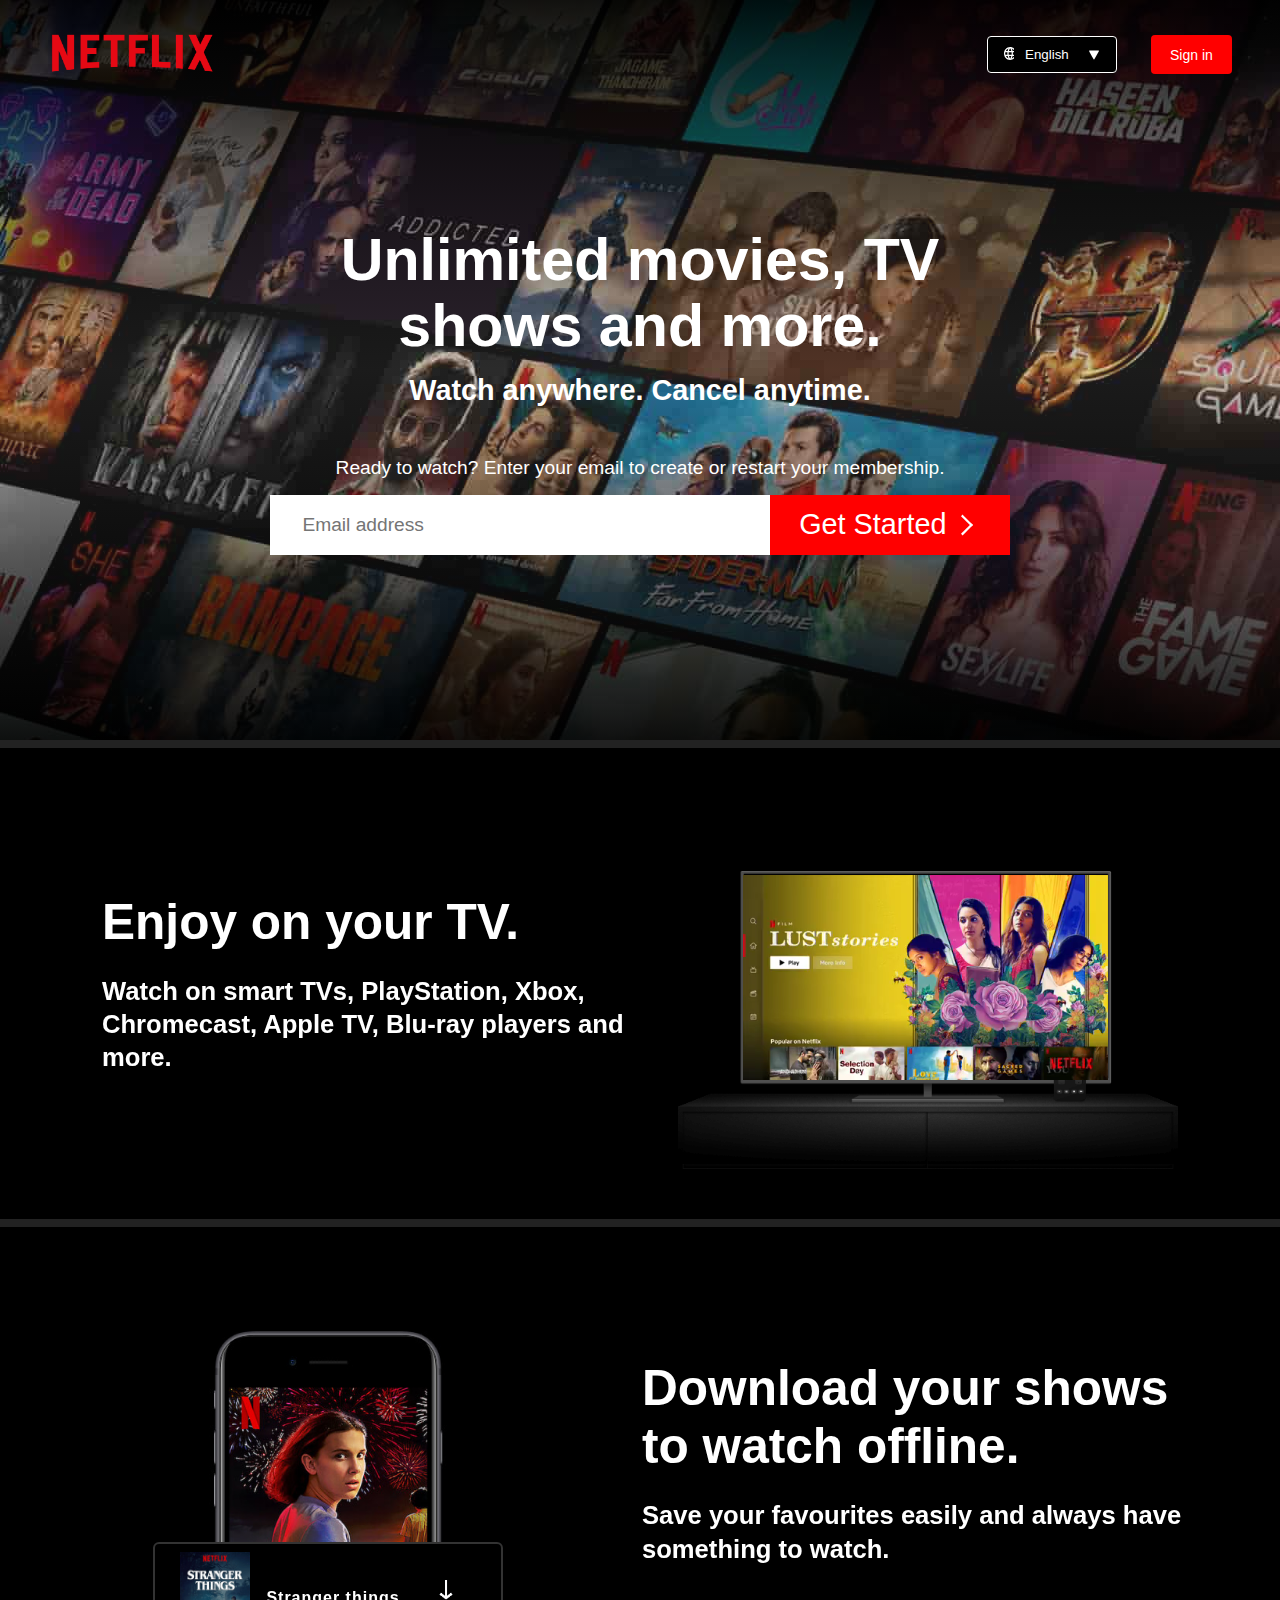
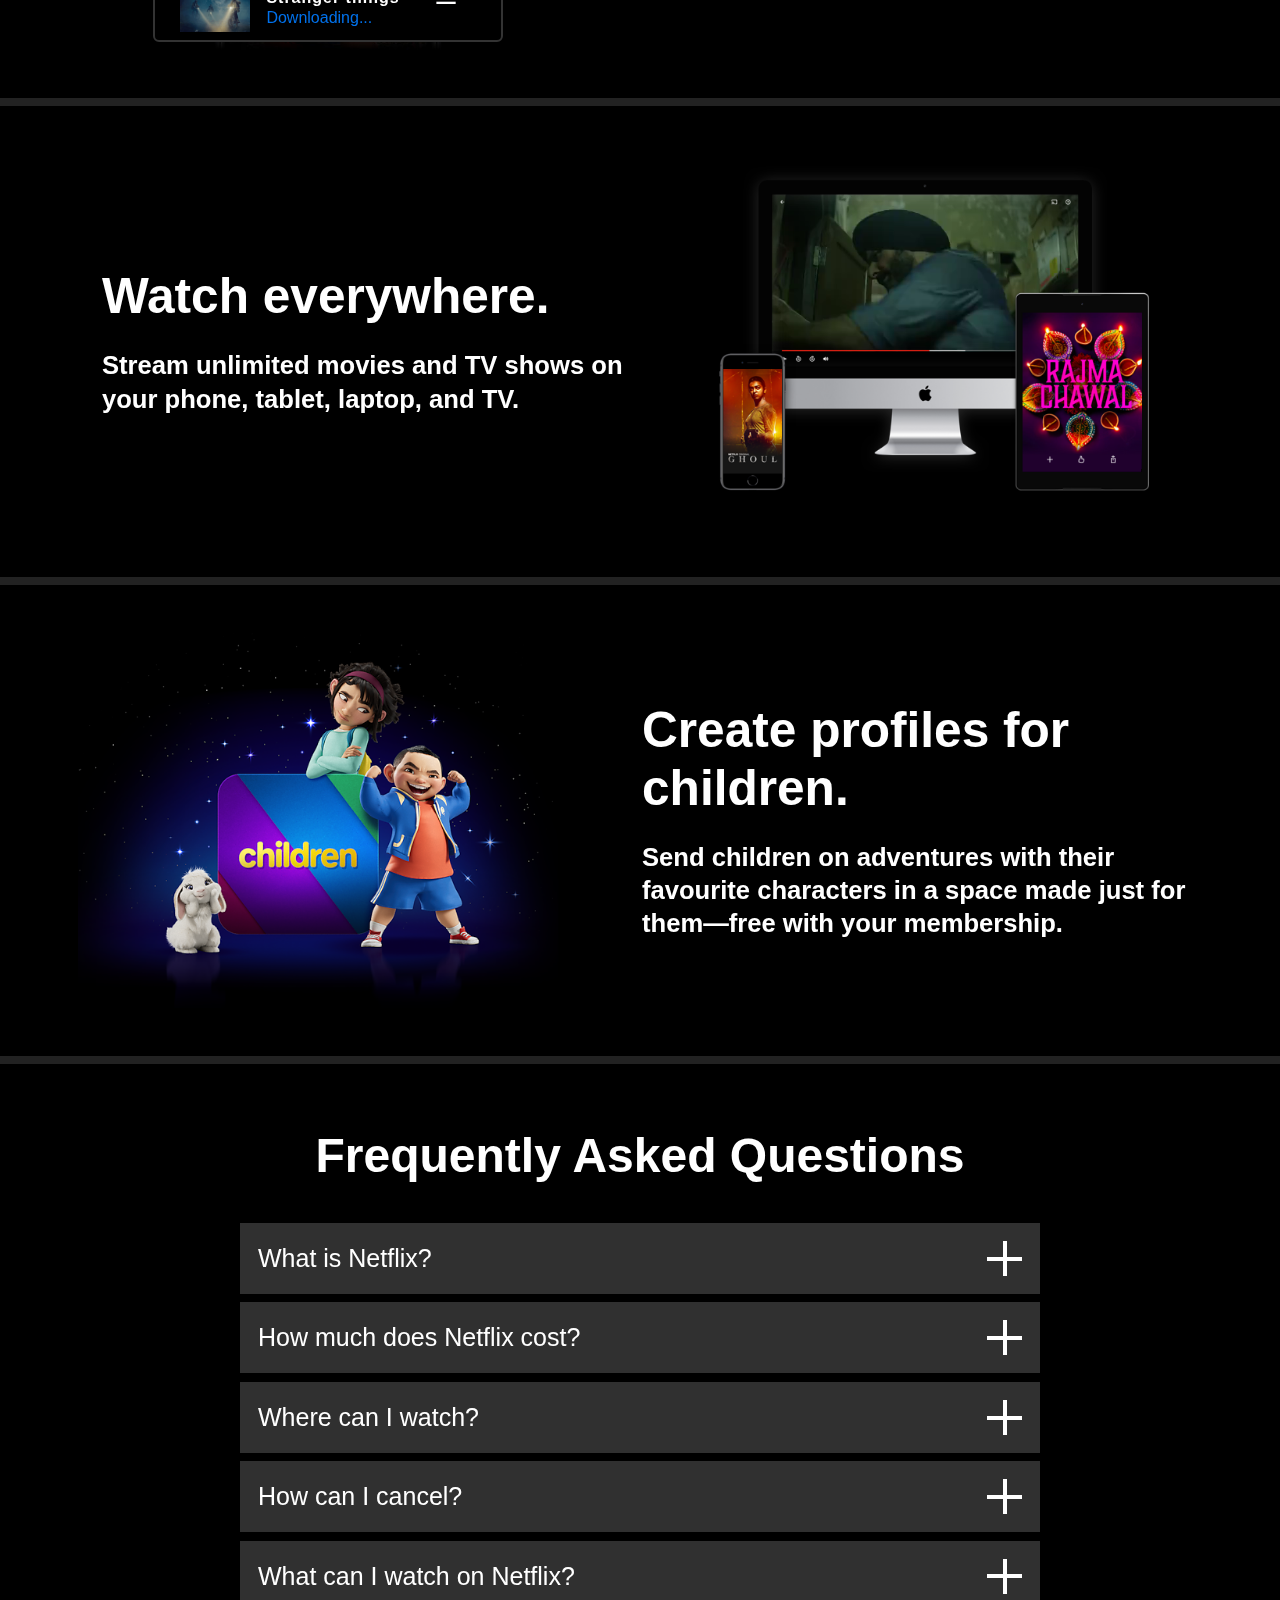
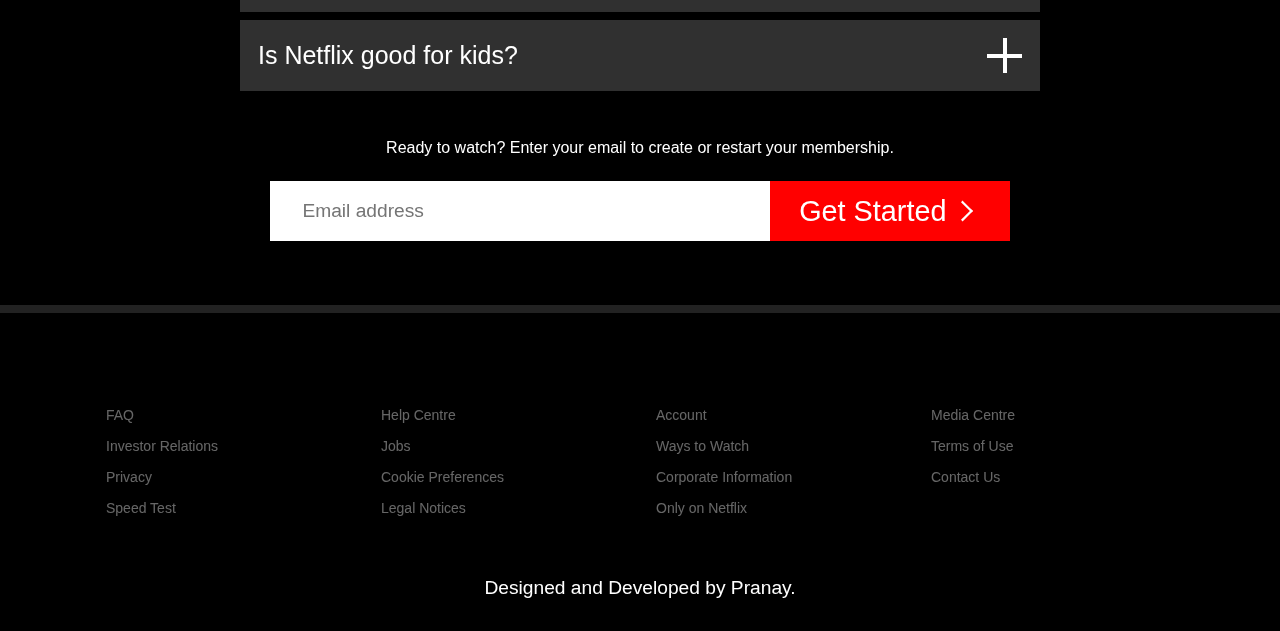
==== index.html @ 00607bea "Add files via upload" ====
<!DOCTYPE html>
<html lang="en">

<head>
    <meta charset="UTF-8">
    <meta name="viewport" content="width=device-width, initial-scale=1.0">
    <meta http-equiv="X-UA-Compatible" content="ie=edge">
    <title>Document</title>
    <link rel="stylesheet" href="style.css">
</head>

<body>
    <div class="container">
        <div class="topBanner">
            <div class="topheader">
                <div class="logo">
                    <img src="./imgs/netflix-logo.png" class="logo-img" alt="">
                </div>
                <div class="signBx">
                    <div class="selectBx">
                        <select name="" id="">
                            <option value="Eng">&nbsp; English &nbsp;</option>
                            <option value="Eng">हिन्दी</option>
                        </select>
                    </div>
                    <div class="btnBx">
                        <button class="signinbtn">Sign in</button>
                    </div>
                </div>
            </div>

            <div class="mainBx">
                <div class="textBx">
                    <h1>Unlimited movies, TV <br> shows and more.</h1>
                    <h3>Watch anywhere. Cancel anytime.</h3>
                    <br>
                    <p>Ready to watch? Enter your email to create or restart your membership.</p>
                </div>
                <div class="emailBx">
                    <div class="inputBx">
                        <input type="email" placeholder="Email address">
                    </div>
                    <div class="BtnBx">
                        <a href="#">Get Started </a>
                        <img class="rightIcon" src="./imgs/right_icon.svg" alt="">
                    </div>
                </div>
            </div>

        </div>

        <div class="card-sec">
            <div class="card-container">
                <div class="card">
                    <div class="textBx">
                        <h3>Enjoy on your TV.</h3>
                        <h4>Watch on smart TVs, PlayStation, Xbox, Chromecast, Apple TV, Blu-ray players and more.</h4>
                    </div>
                    <div class="imgBx">
                        <img src="./imgs/tv.png" alt="">
                        <video class="vid1" src="./vids/vid1.mp4" type="video/m4v" autoplay loop muted>
                        </video>
                    </div>
                </div>

                <div class="card">
                    <div class="textBx">
                        <h3>Download your shows to watch offline.</h3>
                        <h4>Save your favourites easily and always have something to watch.</h4>
                    </div>
                    <div class="imgBx">
                        <img src="./imgs/mobile.jpg" alt="">
                        <div class="showBx">
                            <div class="imgBook">
                                <img src="./imgs/boxshot.png" alt="">
                            </div>
                            <div class="text">
                                <h2>Stranger things</h2>
                                <span>Downloading...</span>
                            </div>
                            <div class="downloadBx">
                                <img src="./imgs/download-icon.gif" alt="">
                            </div>
                        </div>
                    </div>
                </div>

                <div class="card">
                    <div class="textBx">
                        <h3>Watch everywhere.</h3>
                        <h4>Stream unlimited movies and TV shows on your phone, tablet, laptop, and TV.</h4>
                    </div>
                    <div class="imgBx">
                        <img src="./imgs/device-pile-in.png" alt="">
                        <video class="vid2" src="./vids/vid2.mp4" type="video/m4v" autoplay loop muted>
                        </video>
                    </div>
                </div>

                <div class="card">
                    <div class="textBx">
                        <h3>Create profiles for children.</h3>
                        <h4>Send children on adventures with their favourite characters in a space made just for
                            them—free with your membership.</h4>
                    </div>
                    <div class="imgBx">
                        <img src="./imgs/cartoon.png" alt="">
                    </div>
                </div>
            </div>
        </div>



        <!-- // Accordian section -->
        <div class="accordian-container">
            <h1 class="accorheading">Frequently Asked Questions</h1>
            <div class="accordian">
                <button class="accordianBtn">
                    <p>What is Netflix?</p>
                    <div class="cross"></div>
                </button>
                <div class="accordianBody">
                    <p>Netflix is a streaming service that offers a wide variety of award-winning TV shows, movies,
                        anime, documentaries and more – on thousands of internet-connected devices.

                        You can watch as much as you want, whenever you want, without a single ad – all for one low
                        monthly price. There's always something new to discover, and new TV shows and movies are added
                        every week!</p>
                </div>
                <button class="accordianBtn">
                    <p>How much does Netflix cost?</p>
                    <div class="cross"></div>
                </button>
                <div class="accordianBody">
                    <p>Watch Netflix on your smartphone, tablet, Smart TV, laptop, or streaming device, all for one
                        fixed monthly fee. Plans range from ₹ 149 to ₹ 649 a month. No extra costs, no contracts.</p>
                </div>
                <button class="accordianBtn">
                    <p> Where can I watch?</p>
                    <div class="cross"></div>
                </button>
                <div class="accordianBody">
                    <p>Watch anywhere, anytime. Sign in with your Netflix account to watch instantly on the web at
                        netflix.com from your personal computer or on any internet-connected device that offers the
                        Netflix app, including smart TVs, smartphones, tablets, streaming media players and game
                        consoles.

                        You can also download your favourite shows with the iOS, Android, or Windows 10 app. Use
                        downloads to watch while you're on the go and without an internet connection. Take Netflix with
                        you anywhere.</p>
                </div>
                <button class="accordianBtn">
                    <p>How can I cancel?</p>
                    <div class="cross"></div>
                </button>
                <div class="accordianBody">
                    <p>Netflix is flexible. There are no annoying contracts and no commitments. You can easily cancel
                        your account online in two clicks. There are no cancellation fees – start or stop your account
                        anytime.</p>
                </div>
                <button class="accordianBtn">
                    <p>What can I watch on Netflix?</p>
                    <div class="cross"></div>
                </button>
                <div class="accordianBody">
                    <p>Netflix has an extensive library of feature films, documentaries, TV shows, anime, award-winning
                        Netflix originals, and more. Watch as much as you want, anytime you want.</p>
                </div>
                <button class="accordianBtn">
                    <p>Is Netflix good for kids?</p>
                    <div class="cross"></div>
                </button>
                <div class="accordianBody">
                    <p>The Netflix Kids experience is included in your membership to give parents control while kids
                        enjoy family-friendly TV shows and films in their own space.

                        Kids profiles come with PIN-protected parental controls that let you restrict the maturity
                        rating of content kids can watch and block specific titles you don’t want kids to see.</p>
                </div>
            </div>
            <p class="text">Ready to watch? Enter your email to create or restart your membership.</p>

            <div class="emailBx">
                <div class="inputBx">
                    <input type="email" placeholder="Email address">
                </div>

                <div class="BtnBx">

                    <a href="#">Get Started </a>
                    <img class="rightIcon" src="./imgs/right_icon.svg" alt="">
                </div>
            </div>
        </div>



        <div class="footer-sec">
            <div class="footer">
                <div class="box">
                    <ul>
                        <li><a href="">FAQ</a></li>
                        <li><a href="">Investor Relations</a></li>
                        <li><a href="">Privacy</a></li>
                        <li><a href="">Speed Test</a></li>
                    </ul>
                </div>
                <div class="box">
                    <ul>
                        <li><a href="">Help Centre</a></li>
                        <li><a href="">Jobs</a></li>
                        <li><a href="">Cookie Preferences</a></li>
                        <li><a href="">Legal Notices</a></li>
                    </ul>
                </div>
                <div class="box">
                    <ul>
                        <li><a href="">Account</a></li>
                        <li><a href="">Ways to Watch</a></li>
                        <li><a href="">Corporate Information</a></li>
                        <li><a href="">Only on Netflix</a></li>
                    </ul>
                </div>
                <div class="box">
                    <ul>
                        <li><a href="">Media Centre</a></li>
                        <li><a href="">Terms of Use</a></li>
                        <li><a href="">Contact Us</a></li>
                    </ul>
                </div>
            </div>

            

        </div>
        <div class="credits">Designed and Developed by Pranay.</div>
    </div>
    <script src="script.js"></script>
</body>

</html>
---- style.css ----
*{
    margin: 0;
    padding: 0;
    box-sizing: border-box;
    font-family: sans-serif;
    outline: none;
    border:none;
    text-decoration: none;
    list-style: none;
    overflow-x: hidden;
    /* user-select: none; */
}

:root{
    --primary-color: #000;
    --white-svg-color: invert(100%) sepia(100%) saturate(1%) hue-rotate(257deg) brightness(103%) contrast(102%);
    --light-svg-color: invert(60%) sepia(100%) saturate(1%) hue-rotate(257deg) brightness(103%) contrast(102%);
}

body{
    background:#000;
}

.topBanner{
    width: 100%;
    height: 748px;
    /* background: red; */
    background: linear-gradient(rgba(0,0,0,0.9),rgba(255,255,255,0.1),  rgba(0,0,0,0.9)), url('./imgs/mainbanner.jpg');
    border-bottom: 8px solid #222;
}

.container .topBanner .topheader{
    /* background: rgb(139, 126, 126); */
    display: flex;
    justify-content: space-between;
    padding: 2rem 3rem;
    align-items: center;
}


.container .topBanner .topheader .signBx{
    display: flex;
    /* background:red;   */
    min-width: 150px;
    justify-content: center;
    align-items: center;
    gap: 2.1rem;
}

.container .topBanner .topheader .signBx .selectBx{
    background: black;
    border: 0.07rem solid #fff;
    border-radius: 4px;
    padding: 0.3rem 1rem;
    position: relative;
    display: flex;
    justify-content: center;
    align-items: center;
    gap: 0.2rem;
}

/* // remove downward facing default arrow from select box */
.container .topBanner .topheader .signBx .selectBx select{
    -webkit-appearance: none;
    -moz-appearance: none;
    background:none;
    padding: 0.3rem 0;
    width: 100%;  
    background: #000;

    /* margin: 0 0.9rem; */
    color: #fff;
}


.container .topBanner .topheader .signBx .selectBx::before{
    content: "";
    display: block;
    background: url('./imgs/language_118997.svg') no-repeat;
    filter: var(--white-svg-color);
    width: 15px;
    height: 15px;
}

.container .topBanner .topheader .signBx .selectBx::after{
    content: "";
    display: block;
    background: url('./imgs/downarrow_113600.svg') no-repeat;
    filter: var(--white-svg-color);
    width: 16px;
    height: 10px;    
}


.container .topBanner .topheader .signBx .btnBx button{
    padding: 0.7rem 1.2rem;
    background:red;
    color: #fff;
    border-radius: 4px;
    cursor: pointer;
    font-size: 14px;
}


.logo-img{
    display: block;
    width: 170px;
    height: 45px;
}

.topBanner .mainBx{
    /* background:red; */
    margin-top: 6rem;
    display: flex;
    justify-content: center;
    align-items: center;
    padding: 1.4rem;
    width: 100%;
    color: #fff;
    flex-direction: column;
}

.topBanner .mainBx .textBx{
    /* background:yellow; */
    max-width: 950px;
    display: flex;
    flex-direction: column;
    justify-items: center;
    align-items: center;
    text-align: center;
    gap: 1rem;
}

.topBanner .mainBx .textBx h1{
    font-size: 3.7rem;
    line-height: 1.1;
}

.topBanner .mainBx .textBx h3{
    font-size: 1.8rem;
}

.topBanner .mainBx .textBx p{
    font-size: 1.2rem;
}

.emailBx{
    /* background:cyan; */
    width: 950px;
    display: flex;
    margin-top: 0.4rem;
    justify-content: center;
    align-items: center;
}

.emailBx .inputBx{
    width: 500px;
    margin-top: 0.6rem;
}    

.emailBx .inputBx input{
    width: 100%;
    height: 60px;
    padding-right: 3.4rem;
    font-size: 1.2rem;
    padding-left: 2rem;
}

.emailBx .BtnBx{
    height: 60px;
    margin-top: 0.6rem;
    background: red;
    display: flex;
    justify-content: center;
    padding: 0 1.8rem;
    align-items: center;
    gap: 0.4rem;
}

.emailBx .BtnBx .rightIcon{
    filter: var(--white-svg-color);
    width: 28px;
    height: 24px;
} 

.emailBx .BtnBx a{
    font-size: 1.8rem;
    text-decoration: none;
    color: #fff;
}

.card-sec{
    max-width: 100%;
}


.card-sec .card-container .card{
    display: flex;
    justify-content: center;
    align-items: center;
    gap: 1rem;
    padding: 3rem;
    border-bottom: 8px solid #222;
}

.card-sec .card-container .card:nth-child(2){
    flex-direction: row-reverse;
    gap: 4rem;
}

.card-sec .card-container .card .textBx{
    width: 560px;
    display: flex;
    flex-direction: column;
    gap: 1.5rem;
    color: #fff;
}

.card-sec .card-container .card .textBx h3{
    font-size: 3.1rem;
}

.card-sec .card-container .card .textBx h4{
    font-size: 1.6rem;
    line-height: 1.3;
}

.card-sec .card-container .card .imgBx{
    width: 500px;
    position: relative;
}

.card-sec .card-container .card .imgBx .vid1{
    position: absolute;
    top: 21%;    
    left: 13%;
    width: 73%;
}

.card-sec .card-container .card .imgBx img{
    display: block;
    width: 100%;
}

.card-sec .card-container .card .imgBx .showBx {
    background: #000;
    border-radius: 6px;
    padding: 0.5rem;
    border: 2px solid #333;
    position: absolute;
    bottom: 0.5rem;
    left: 50%;
    display: flex;
    width: 350px;
    transform: translate(-50%);
    justify-content: center;
    align-items: center;
    gap: 1rem;
    overflow: hidden;
}

.card-sec .card-container .card .imgBx .showBx .downloadBx img{
    width: 60px;
    height: 60px;
}

.card-sec .card-container .card .imgBx .showBx .imgBook{
    width: 70px;
    height: 80px;
    overflow: hidden;
    position: relative;
}

.card .vid2{
    position: absolute;
    top: 8%;    
    left: 18%;
    width: 63%;
    z-index:-1;
}

.card-sec .card-container .card .imgBx .showBx .imgBook img{
    display: block;
    /* width: 100%; */
}

.card-sec .card-container .card .imgBx .showBx .text h2{
    font-size: 16px;
    color: #fff;
    font-weight: 600;
    letter-spacing: 1px;
    margin-bottom: 0.1rem;
}

.card-sec .card-container .card .imgBx .showBx .text span{
    color: #0071eb;
}

.card-sec .card-container .card:nth-child(4){
    flex-direction: row-reverse;
    gap: 4rem;
}

/* styling accordian */
.accordian-container{
    margin: 4rem 0;
    display: flex;
    justify-content: center;
    align-items: center;
    padding-bottom: 4rem;
    gap: 2.5rem;
    flex-direction: column;
    border-bottom: 8px solid #222;
}

.accordian-container h1{
    font-size: 3rem;
    text-align: center;
    color: #fff;
}

.accordian-container .accordian{
    max-width: 800px;
}

.accordian-container .accordian .accordianBtn{
    background: #303030;
    color: #fff;
    cursor: pointer;
    padding: 18px;
    width: 100%;
    text-align: left;
    border: none;
    font-size: 25px;
    transition: 0.4s;
    display: flex;
    justify-content: space-between;
    align-items: center;
    overflow: hidden;
}

.accordian-container .accordian .accordianBtn .cross{
    width: 35px;
    height: 35px;
    /* background:#000; */
    position: relative;
    overflow: hidden;
    transition: 0.3s ease;
}

.accordian-container .accordian .accordianBtn .cross::before{
    content: "";
    position: absolute;
    left: 50%;
    width: 4px;
    transform: translate(-50%);
    height: 100%;
    background: #fff;
}

.accordian-container .accordian .accordianBtn .cross::after{
    content: "";
    position: absolute;
    top: 45%;
    left: 0;
    width: 100%;
    height: 4px;
    /* transform: translate(-50%); */
    background: #fff;
}

.accordian-container .accordian .accordianBtn.active .cross{
    /* background:red; */
    transform: rotateZ(45deg);
}

.accordian-container .accordian .accordianBody{
    background: #303030;
    max-height: 0;
    transition: max-height 0.2s ease-out;
    overflow: hidden;
    padding: 0 26px;
    border-top: 2px solid #000;
    margin-bottom: 0.4rem;

}

.text{
    color: #fff;
    margin-bottom: -2rem;
}

.accordian-container .accordian .accordianBody p{
    font-size: 1.7rem;
    color: #fff;
    line-height: 1.2;
    padding: 22px;
}

.footer-sec{
    display: flex;
    justify-content: center;
    align-items: center;
}

.footer{
    width: 1100px;  
    /* background:red; */
    display: flex;
    flex-wrap: wrap;
    /* gap: 3rem; */
}

.footer .box{
    padding: 1rem;
}


.footer .box ul li{
    margin: 0.8rem 0;
}

.footer .box ul li a{
    font-size: 14px;
    color: rgba(255,255,255,0.4);
    cursor: pointer;
}

.footer .box ul li a:hover{
    text-decoration: underline;
}

.footer .box{
    width: 25%;
}

.credits{
    width: 100%;
    color: #fff;
    padding: 2rem 0;
    font-size: 1.2rem;
    text-align: center;
}

    


@media (max-width: 550px){
    .logo-img{
        display: block;
        width: 88px;
        height: 24px;
    }

    html{
        font-size: 12px;
    }

    .container .topBanner .topheader .signBx .btnBx button{
        padding: 0.6rem;
    }
    .container .topBanner .topheader .signBx .selectBx{
        gap: 0.1rem;
    }
    .container .topBanner .topheader .signBx{
        gap: 0.6rem;
    }
    .container .topBanner .topheader .signBx .selectBx select{
        -webkit-appearance: none;
        color: #fff;
        width: 40px;
    }
    .footer .box{
        width: 50%;
    }
}

@media (max-width: 350px){
    .topheader{
        padding: 0rem 0rem;
        gap: 1rem;
        flex-direction: column;
    }
    .container .topBanner .topheader .signBx .btnBx button{
        font-size: 10px;
    }

    .footer .box{
        width: 100%;
    }
}

@media (max-width: 800px){
    .emailBx .inputBx{
        width: 400px;
        margin-top: 0.6rem;
    }   
}

@media (max-width: 768px){
    .emailBx {
        flex-direction: column;
    }

    .emailBx .inputBx{
        max-width: 630px;
        margin: 0 4rem;
        margin-top: 0.6rem;
    }   

    .topBanner .mainBx .textBx h1{
        font-size: 3.2rem;
        /* line-height: 1.1; */
        overflow: hidden;
    }
    .emailBx .BtnBx a{
        font-size: 1.5rem;
    }

    .accordian-container h1{
        font-size: 2.2rem;
    }

    .accordian-container .accordian .accordianBody p{
        font-size: 1.4rem;
        line-height: 1.4;
        padding: 12px;
    }
    .accordian-container .accordian .accordianBtn{
        font-size: 20px;
    }
    .accordian-container .accordian .accordianBtn .cross{
        width: 20px;
        height: 20px;
    }

    .footer{
        grid-template-columns: repeat(3,1fr);
    }
}

@media (max-width: 991px){
    .card-sec .card-container .card{
        flex-wrap: wrap;
    }
    
    .card-sec .card-container .card .textBx{
        width: 100%;
        text-align: center;
    }

    .card-sec .card-container .card .textBx h3{
        font-size: 2.4rem;
    }
    
    .card-sec .card-container .card .textBx h4{
        font-size: 1.5rem;
        line-height: 1.3;
    }
    

    .card-sec .card-container .card .imgBx{
        width: 100%;
    }
}
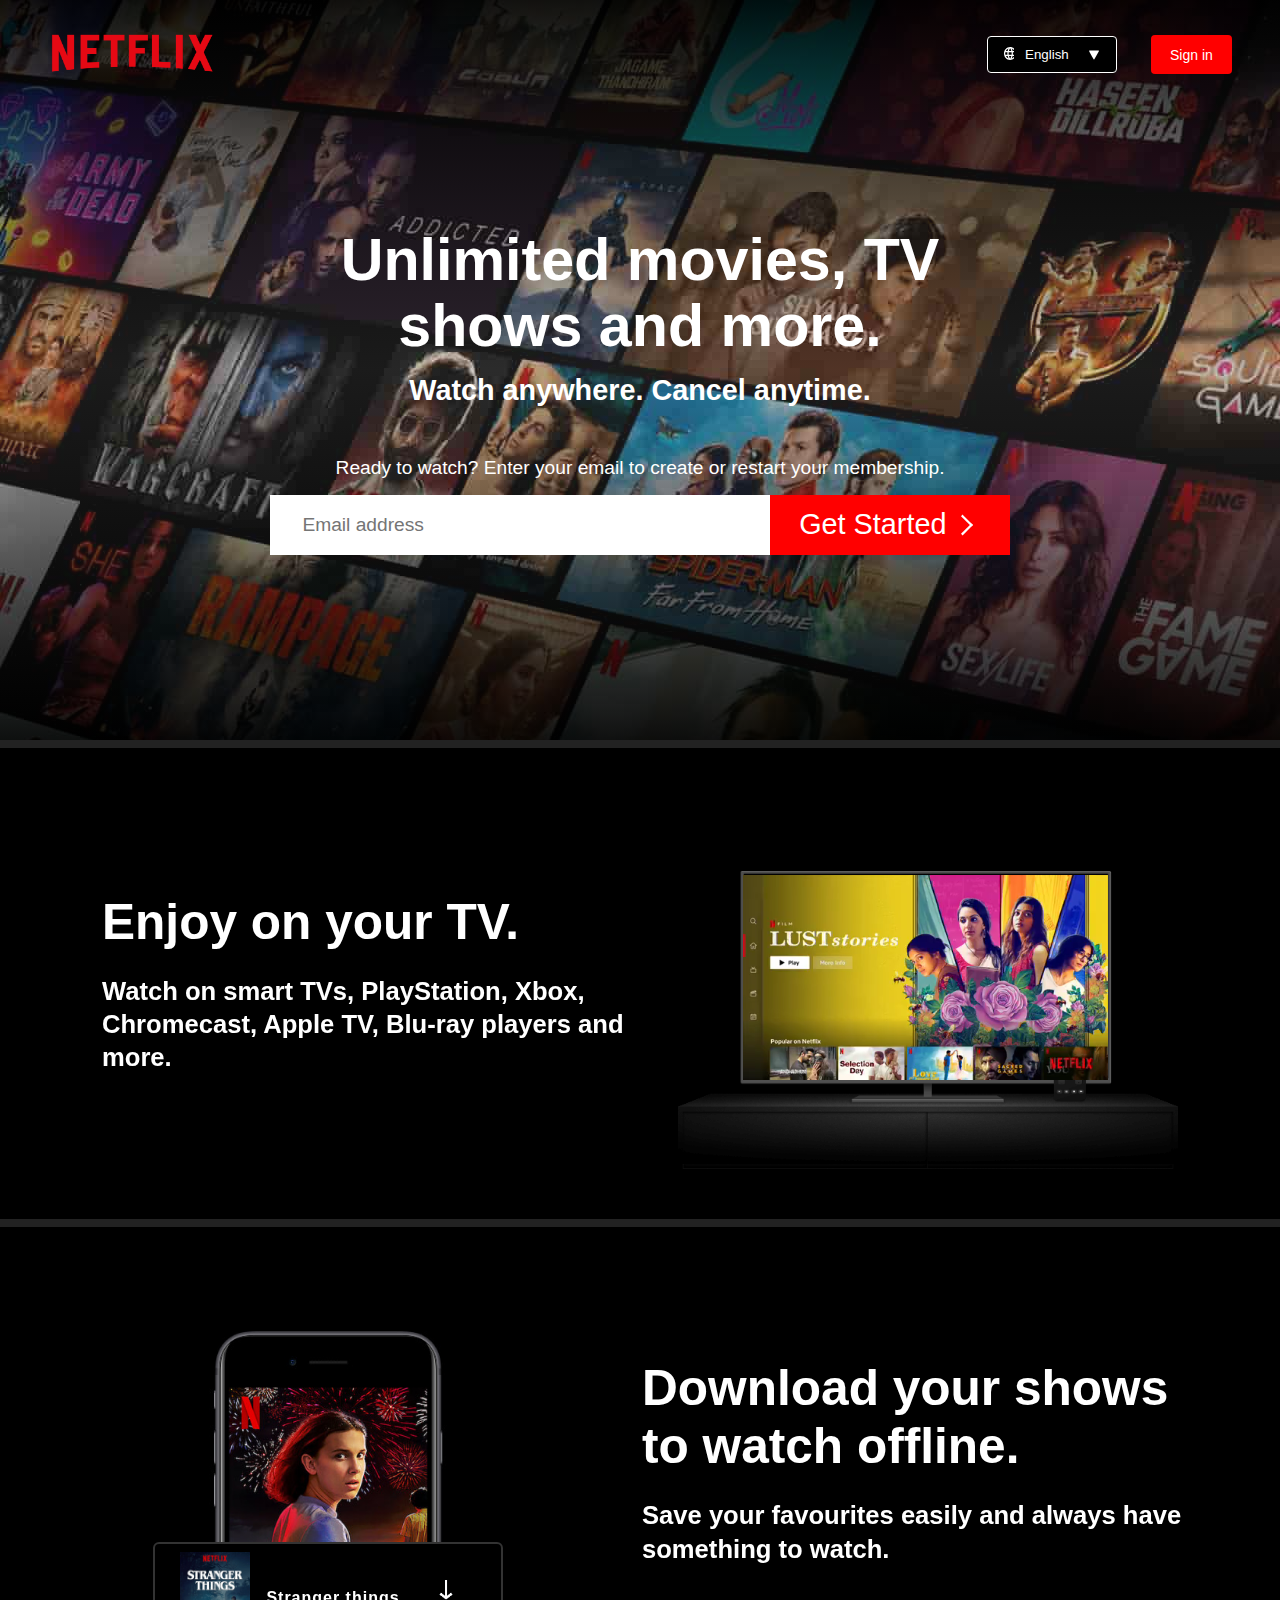
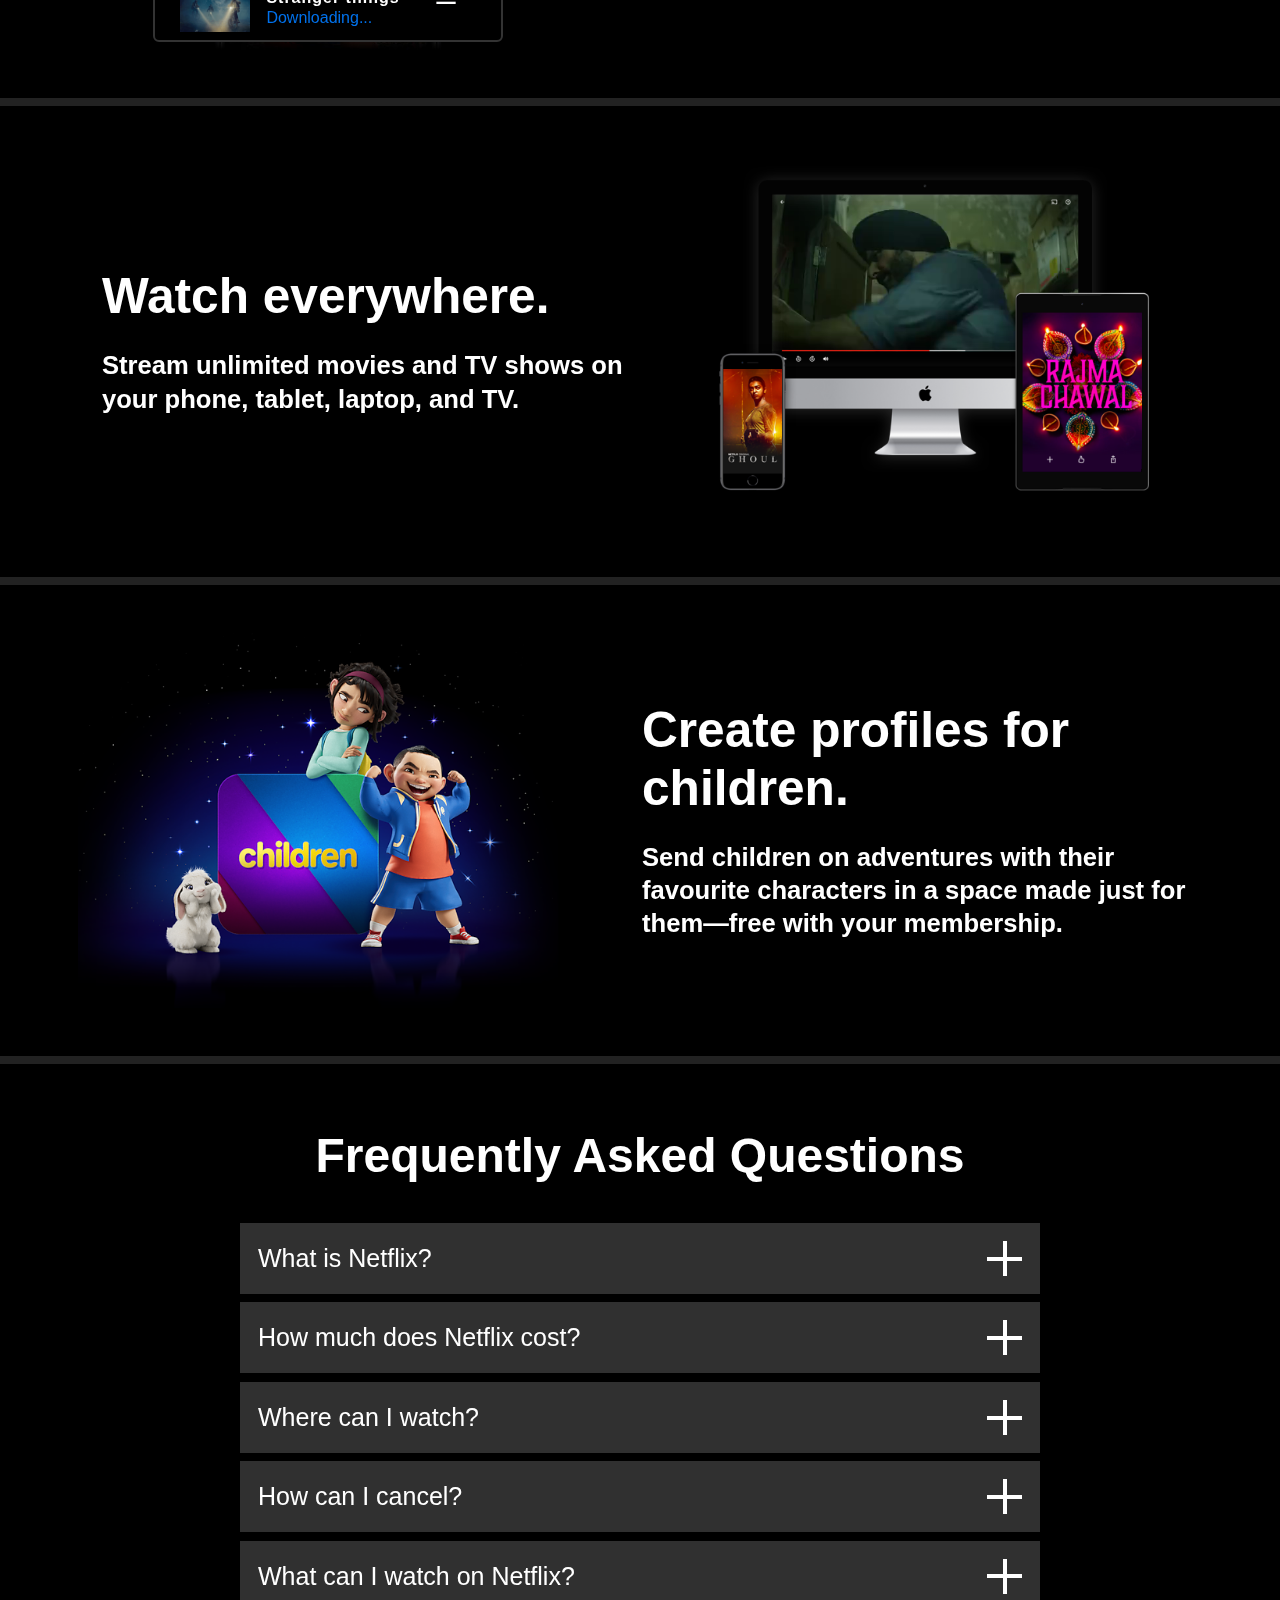
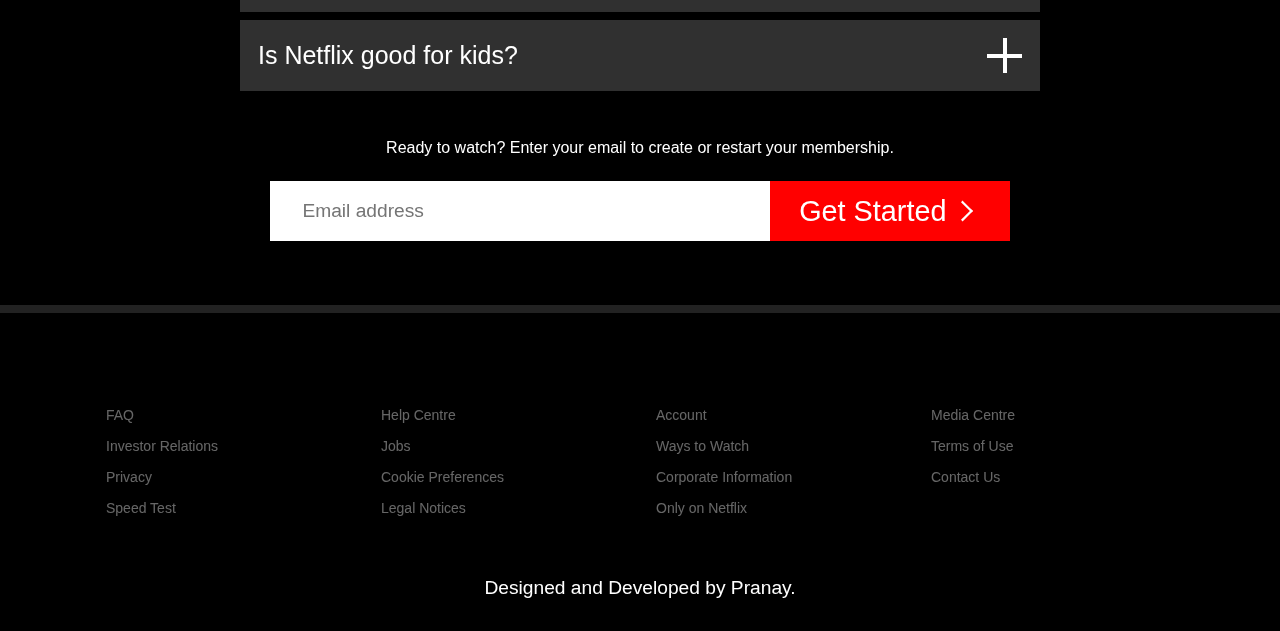
==== commit fb137604: "Update index.html" ====
--- a/index.html
+++ b/index.html
@@ -24,7 +24,7 @@
                         </select>
                     </div>
                     <div class="btnBx">
-                        <button class="signinbtn">Sign in</button>
+                        <button class="signinbtn"> <a style="color: #fff" href="./signin.html"> Sign in</a></button>
                     </div>
                 </div>
             </div>
@@ -239,4 +239,4 @@
     <script src="script.js"></script>
 </body>
 
-</html>+</html>
